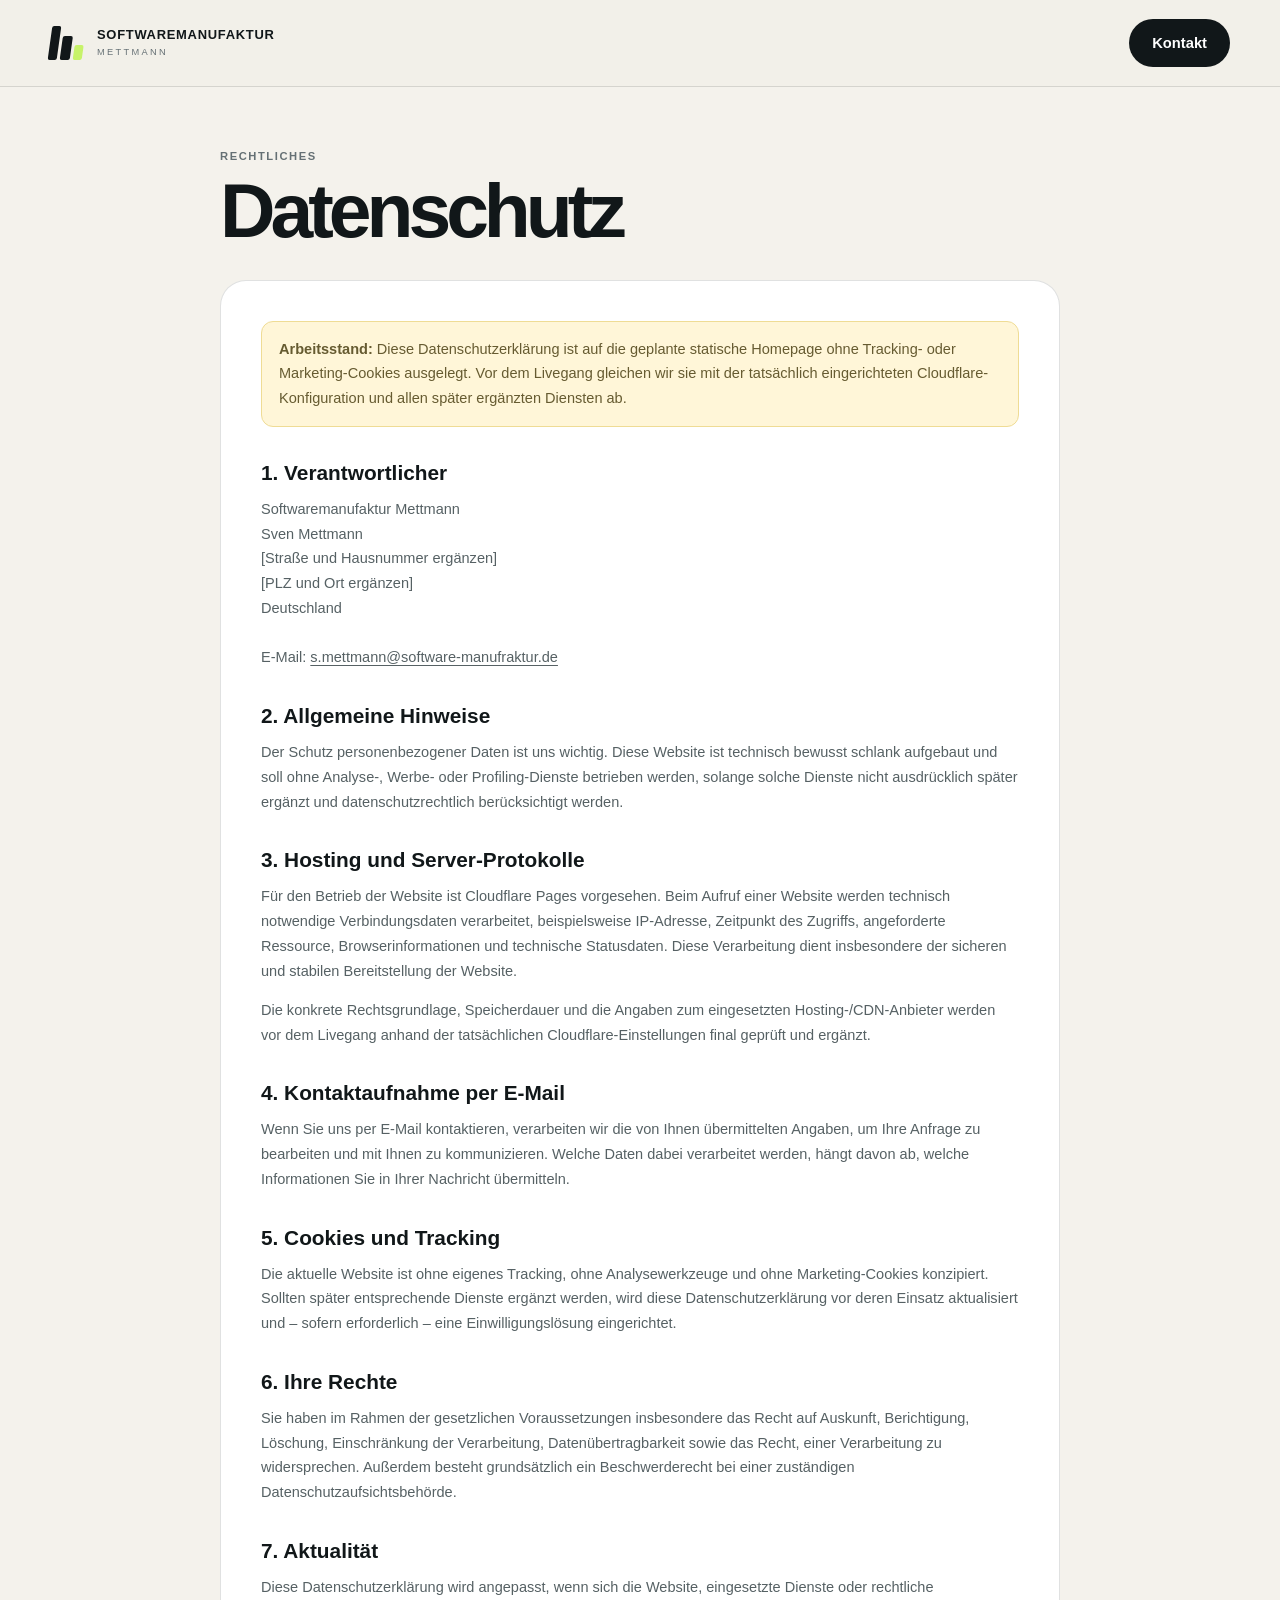
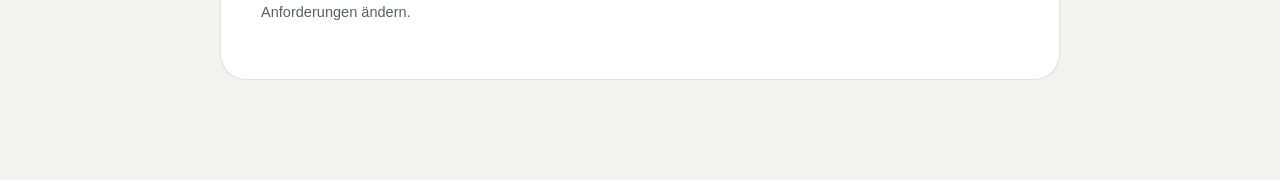
==== datenschutz.html @ 19dae992 "feat: add privacy page" ====
<!doctype html>
<html lang="de">
<head>
  <meta charset="utf-8">
  <meta name="viewport" content="width=device-width, initial-scale=1">
  <meta name="robots" content="noindex">
  <title>Datenschutz – Softwaremanufaktur Mettmann</title>
  <link rel="stylesheet" href="styles.css">
</head>
<body class="legal-page">
  <header class="site-header scrolled">
    <div class="container header-inner">
      <a class="brand" href="index.html" aria-label="Zur Startseite">
        <span class="brand-mark" aria-hidden="true"><span></span><span></span><span></span></span>
        <span class="brand-type"><strong>Softwaremanufaktur</strong><small>Mettmann</small></span>
      </a>
      <a class="button button-primary" href="index.html#kontakt">Kontakt</a>
    </div>
  </header>

  <main class="legal-main">
    <div class="container legal-wrap">
      <p class="legal-kicker">Rechtliches</p>
      <h1>Datenschutz</h1>
      <div class="legal-content">
        <p class="legal-note"><strong>Arbeitsstand:</strong> Diese Datenschutzerklärung ist auf die geplante statische Homepage ohne Tracking- oder Marketing-Cookies ausgelegt. Vor dem Livegang gleichen wir sie mit der tatsächlich eingerichteten Cloudflare-Konfiguration und allen später ergänzten Diensten ab.</p>

        <h2>1. Verantwortlicher</h2>
        <p>Softwaremanufaktur Mettmann<br>Sven Mettmann<br>[Straße und Hausnummer ergänzen]<br>[PLZ und Ort ergänzen]<br>Deutschland<br><br>E-Mail: <a href="mailto:s.mettmann@software-manufraktur.de">s.mettmann@software-manufraktur.de</a></p>

        <h2>2. Allgemeine Hinweise</h2>
        <p>Der Schutz personenbezogener Daten ist uns wichtig. Diese Website ist technisch bewusst schlank aufgebaut und soll ohne Analyse-, Werbe- oder Profiling-Dienste betrieben werden, solange solche Dienste nicht ausdrücklich später ergänzt und datenschutzrechtlich berücksichtigt werden.</p>

        <h2>3. Hosting und Server-Protokolle</h2>
        <p>Für den Betrieb der Website ist Cloudflare Pages vorgesehen. Beim Aufruf einer Website werden technisch notwendige Verbindungsdaten verarbeitet, beispielsweise IP-Adresse, Zeitpunkt des Zugriffs, angeforderte Ressource, Browserinformationen und technische Statusdaten. Diese Verarbeitung dient insbesondere der sicheren und stabilen Bereitstellung der Website.</p>
        <p>Die konkrete Rechtsgrundlage, Speicherdauer und die Angaben zum eingesetzten Hosting-/CDN-Anbieter werden vor dem Livegang anhand der tatsächlichen Cloudflare-Einstellungen final geprüft und ergänzt.</p>

        <h2>4. Kontaktaufnahme per E-Mail</h2>
        <p>Wenn Sie uns per E-Mail kontaktieren, verarbeiten wir die von Ihnen übermittelten Angaben, um Ihre Anfrage zu bearbeiten und mit Ihnen zu kommunizieren. Welche Daten dabei verarbeitet werden, hängt davon ab, welche Informationen Sie in Ihrer Nachricht übermitteln.</p>

        <h2>5. Cookies und Tracking</h2>
        <p>Die aktuelle Website ist ohne eigenes Tracking, ohne Analysewerkzeuge und ohne Marketing-Cookies konzipiert. Sollten später entsprechende Dienste ergänzt werden, wird diese Datenschutzerklärung vor deren Einsatz aktualisiert und – sofern erforderlich – eine Einwilligungslösung eingerichtet.</p>

        <h2>6. Ihre Rechte</h2>
        <p>Sie haben im Rahmen der gesetzlichen Voraussetzungen insbesondere das Recht auf Auskunft, Berichtigung, Löschung, Einschränkung der Verarbeitung, Datenübertragbarkeit sowie das Recht, einer Verarbeitung zu widersprechen. Außerdem besteht grundsätzlich ein Beschwerderecht bei einer zuständigen Datenschutzaufsichtsbehörde.</p>

        <h2>7. Aktualität</h2>
        <p>Diese Datenschutzerklärung wird angepasst, wenn sich die Website, eingesetzte Dienste oder rechtliche Anforderungen ändern.</p>
      </div>
    </div>
  </main>
</body>
</html>
---- styles.css ----
:root{--bg:#f2f0e9;--paper:#faf9f5;--ink:#111719;--muted:#657074;--line:rgba(17,23,25,.13);--dark:#101416;--dark-2:#171d1f;--lime:#c7f36a;--lime-soft:#e8f8c4;--white:#fff;--radius:28px;--shadow:0 28px 80px rgba(10,15,17,.12);--container:min(1180px,calc(100% - 48px));font-family:Inter,ui-sans-serif,-apple-system,BlinkMacSystemFont,"Segoe UI",sans-serif;color-scheme:light}*{box-sizing:border-box}html{scroll-behavior:smooth;scroll-padding-top:100px}body{margin:0;background:var(--bg);color:var(--ink);font-family:Inter,ui-sans-serif,-apple-system,BlinkMacSystemFont,"Segoe UI",sans-serif;-webkit-font-smoothing:antialiased}body.menu-open{overflow:hidden}a{color:inherit;text-decoration:none}button,input,textarea{font:inherit}.container{width:var(--container);margin-inline:auto}.skip-link{position:fixed;left:16px;top:-80px;z-index:999;background:var(--lime);color:var(--ink);padding:12px 18px;border-radius:12px;font-weight:800}.skip-link:focus{top:16px}.site-header{position:fixed;inset:0 0 auto;z-index:50;border-bottom:1px solid transparent;transition:.25s ease}.site-header.scrolled{background:rgba(242,240,233,.88);backdrop-filter:blur(16px);border-color:var(--line)}.header-inner{height:86px;display:flex;align-items:center;justify-content:space-between;gap:28px}.brand{display:inline-flex;align-items:center;gap:13px;min-width:max-content}.brand-mark{width:34px;height:34px;display:grid;grid-template-columns:repeat(3,1fr);gap:3px;transform:skew(-8deg)}.brand-mark span{display:block;background:var(--ink);border-radius:2px}.brand-mark span:nth-child(1){height:100%}.brand-mark span:nth-child(2){height:70%;align-self:end}.brand-mark span:nth-child(3){height:44%;align-self:end;background:var(--lime)}.brand-type{display:flex;flex-direction:column;line-height:1}.brand-type strong{text-transform:uppercase;letter-spacing:.055em;font-size:.81rem}.brand-type small{text-transform:uppercase;letter-spacing:.25em;font-size:.58rem;margin-top:6px;color:var(--muted)}.main-nav{display:flex;align-items:center;gap:29px;font-size:.9rem;font-weight:650}.main-nav>a:not(.nav-cta){position:relative}.main-nav>a:not(.nav-cta)::after{content:"";position:absolute;left:0;right:100%;bottom:-5px;height:1px;background:var(--ink);transition:.2s}.main-nav>a:not(.nav-cta):hover::after{right:0}.nav-cta{background:var(--ink);color:var(--white);padding:12px 18px;border-radius:999px}.menu-toggle{display:none;border:0;background:transparent;padding:10px}.hero{position:relative;min-height:780px;padding:165px 0 96px;overflow:hidden;background:linear-gradient(180deg,#f4f2ec 0%,#ece9e0 100%)}.hero::after{content:"";position:absolute;left:0;right:0;bottom:0;height:1px;background:var(--line)}.hero-glow{position:absolute;width:620px;height:620px;right:-210px;top:-240px;border-radius:50%;background:radial-gradient(circle,rgba(199,243,106,.48) 0,rgba(199,243,106,.1) 46%,transparent 70%);filter:blur(10px)}.hero-grid{display:grid;grid-template-columns:minmax(0,.9fr) minmax(560px,1.1fr);align-items:center;gap:55px}.eyebrow{text-transform:uppercase;letter-spacing:.16em;font-size:.71rem;font-weight:800;display:flex;align-items:center;gap:10px;margin:0 0 22px}.eyebrow>span{width:22px;height:2px;background:var(--ink)}.eyebrow.light{color:rgba(255,255,255,.72)}.eyebrow.light>span{background:var(--lime)}h1,h2,h3,p{margin-top:0}h1{font-size:clamp(3.25rem,6.3vw,6.75rem);letter-spacing:-.065em;line-height:.88;margin-bottom:28px;max-width:820px}h1 em,h2 em{font-family:Georgia,"Times New Roman",serif;font-weight:400}.hero-lead{max-width:670px;font-size:1.16rem;line-height:1.7;color:#4b5659;margin-bottom:34px}.hero-actions{display:flex;align-items:center;gap:12px;flex-wrap:wrap}.button{display:inline-flex;align-items:center;justify-content:center;gap:18px;border-radius:999px;padding:15px 22px;font-size:.92rem;font-weight:780;transition:.2s ease;border:1px solid transparent}.button:hover{transform:translateY(-2px)}.button-primary{background:var(--ink);color:#fff}.button-primary:hover{box-shadow:0 14px 32px rgba(17,23,25,.18)}.button-ghost{border-color:var(--line);background:rgba(255,255,255,.4)}.button-light{background:var(--lime);color:var(--ink)}.hero-points{display:flex;gap:28px;flex-wrap:wrap;margin-top:44px;padding-top:22px;border-top:1px solid var(--line);max-width:700px}.hero-points span{font-size:.78rem;font-weight:750;color:#3f484a}.hero-points i{font-style:normal;color:#899194;margin-right:7px}.hero-visual{position:relative;perspective:1200px}.visual-window{background:#edf0ef;border:1px solid rgba(17,23,25,.13);border-radius:22px;overflow:hidden;box-shadow:0 44px 95px rgba(16,20,22,.18);transform:rotateY(-4deg) rotateX(1deg)}.window-top{height:46px;background:#fff;display:grid;grid-template-columns:1fr auto 1fr;align-items:center;padding:0 15px;border-bottom:1px solid #dfe4e2;font-size:.64rem;letter-spacing:.11em;font-weight:800}.window-dots{display:flex;gap:5px}.window-dots i{width:7px;height:7px;border-radius:50%;background:#c3cbca}.window-status{justify-self:end;display:flex;align-items:center;gap:6px;letter-spacing:0;text-transform:none;font-weight:650;color:#697375}.window-status i{width:6px;height:6px;background:#72c848;border-radius:50%}.window-body{display:grid;grid-template-columns:52px 1fr;min-height:390px}.mock-sidebar{background:#151b1d;display:flex;flex-direction:column;align-items:center;gap:17px;padding:14px 0}.mock-logo{width:28px;height:28px;display:grid;place-items:center;background:var(--lime);color:#111;font-size:.75rem;font-weight:900;border-radius:8px;margin-bottom:18px}.mock-nav{width:18px;height:18px;border:1px solid #526063;border-radius:5px}.mock-nav.active{background:#334043;border-color:#768589}.mock-content{padding:24px}.mock-heading{display:flex;align-items:center;justify-content:space-between}.mock-heading div{display:flex;flex-direction:column;gap:3px}.mock-heading small{font-size:.58rem;color:#7f898b}.mock-heading strong{font-size:1rem}.mock-heading>span,.room-ui-head>span{font-size:.58rem;background:#111719;color:white;padding:8px 10px;border-radius:7px}.mock-stats{display:grid;grid-template-columns:repeat(3,1fr);gap:10px;margin-top:20px}.mock-stats article{background:#fff;border:1px solid #dfe4e2;border-radius:12px;padding:14px;display:flex;flex-direction:column;gap:5px}.mock-stats small,.mock-stats i{font-size:.49rem;color:#859092;font-style:normal}.mock-stats b{font-size:1.25rem}.mock-panels{display:grid;grid-template-columns:1.15fr .85fr;gap:10px;margin-top:10px}.mock-chart,.mock-list{background:white;border:1px solid #dfe4e2;border-radius:12px;padding:14px;min-height:174px}.mock-panel-title{display:flex;justify-content:space-between;align-items:center}.mock-panel-title span{font-size:.63rem;font-weight:800}.mock-panel-title small{font-size:.46rem;color:#90999a}.bars{height:118px;display:flex;align-items:end;gap:8px;padding-top:18px}.bars i{flex:1;height:var(--h);background:#c8d3cf;border-radius:3px 3px 0 0}.bars i:nth-child(4){background:var(--lime)}.mock-list p{display:flex;gap:8px;align-items:center;margin:16px 0 0}.mock-list p>i{width:7px;height:7px;background:var(--lime);border-radius:50%}.mock-list p>span{display:flex;flex-direction:column;gap:2px}.mock-list b{font-size:.5rem}.mock-list small{font-size:.43rem;color:#8a9496}.floating-note{position:absolute;background:#111719;color:white;border:1px solid rgba(255,255,255,.1);border-radius:14px;box-shadow:0 20px 45px rgba(16,20,22,.22);display:flex;align-items:center;gap:10px;padding:12px 14px}.floating-note>span{width:29px;height:29px;background:var(--lime);color:#101416;border-radius:8px;display:grid;place-items:center;font-weight:900}.floating-note div{display:flex;flex-direction:column;gap:2px}.floating-note b{font-size:.65rem}.floating-note small{font-size:.53rem;color:#a9b2b4}.note-one{right:-16px;bottom:48px}.note-two{left:-25px;top:90px}.trust-strip{background:#faf9f5;border-bottom:1px solid var(--line)}.trust-inner{min-height:92px;display:flex;align-items:center;gap:25px}.trust-inner p{font-family:Georgia,"Times New Roman",serif;font-style:italic;margin:0;font-size:1.05rem}.trust-inner span{font-size:.7rem;text-transform:uppercase;letter-spacing:.13em;font-weight:800;color:#6d7678}.trust-line{height:1px;background:var(--line);flex:1}.section{padding:120px 0}.section-head{display:grid;grid-template-columns:1.15fr .85fr;gap:70px;align-items:end;margin-bottom:56px}.section-head h2,.dev-heading h2,.why-intro h2,.about-copy h2,.contact-copy h2,.room-copy h2{font-size:clamp(2.7rem,4.8vw,5.25rem);letter-spacing:-.055em;line-height:.98;margin-bottom:0}.section-head>p{color:var(--muted);line-height:1.75;margin:0;max-width:500px}.product-grid{display:grid;grid-template-columns:1.35fr .65fr;gap:18px}.product-card{border-radius:var(--radius);padding:35px;border:1px solid var(--line);min-height:460px}.product-featured{background:#fff;box-shadow:0 20px 50px rgba(17,23,25,.05)}.product-next{background:#e8e5dc;display:flex;flex-direction:column}.product-topline{display:flex;align-items:center;justify-content:space-between;color:#8a9293;font-size:.7rem}.product-status{display:flex;align-items:center;gap:8px;text-transform:uppercase;letter-spacing:.09em;font-weight:800;color:#3d4648}.product-status i{width:7px;height:7px;background:#6fb24b;border-radius:50%}.muted-status{color:#858d8f}.product-title{display:flex;align-items:center;gap:17px;margin:56px 0 26px}.raumwerk-mark{width:62px;height:62px;border-radius:17px;background:#111719;color:var(--lime);display:grid;place-items:center;font-size:1.75rem;font-weight:900}.product-title h3{font-size:2.45rem;letter-spacing:-.045em;margin:0 0 2px}.product-title p{margin:0;color:var(--muted);font-size:.86rem}.product-copy{max-width:700px;color:#4f5a5d;line-height:1.7;font-size:1.05rem}.feature-tags{display:flex;flex-wrap:wrap;gap:8px;margin:25px 0 42px}.feature-tags span{font-size:.72rem;padding:9px 11px;border-radius:999px;background:#f3f4f1;border:1px solid #e2e6e2}.text-link{display:inline-flex;align-items:center;gap:10px;font-size:.88rem;font-weight:800}.next-symbol{height:150px;display:flex;align-items:end;gap:9px;margin:50px 0 35px}.next-symbol i{width:35px;background:#c8cec9;border-radius:4px}.next-symbol i:nth-child(1){height:55%}.next-symbol i:nth-child(2){height:80%}.next-symbol i:nth-child(3){height:100%;background:var(--lime)}.product-next h3{font-size:2.05rem;letter-spacing:-.04em;margin-bottom:16px}.product-next p{color:#657073;line-height:1.7}.next-line{margin-top:auto;display:flex;align-items:center;gap:12px}.next-line span{height:1px;background:#9fa7a3;flex:1}.next-line small{color:#6f797a}.room-section{background:var(--dark);color:white;overflow:hidden}.room-grid{display:grid;grid-template-columns:.88fr 1.12fr;gap:80px;align-items:center}.room-copy>p:not(.eyebrow){color:#aeb8ba;line-height:1.75;font-size:1.02rem;margin:28px 0}.check-list{list-style:none;padding:0;margin:30px 0 38px;display:grid;gap:18px}.check-list li{display:flex;gap:13px;align-items:flex-start}.check-list li>span{width:27px;height:27px;flex:0 0 27px;border-radius:50%;background:var(--lime);color:#111;display:grid;place-items:center;font-size:.75rem;font-weight:900}.check-list div{display:flex;flex-direction:column;gap:4px}.check-list b{font-size:.88rem}.check-list small{color:#8d999b;line-height:1.5}.room-interface{background:#e9edeb;color:#101416;border-radius:22px;overflow:hidden;box-shadow:0 45px 100px rgba(0,0,0,.28);transform:rotate(1deg);min-width:650px}.room-ui-top{height:48px;background:#fff;display:flex;justify-content:space-between;align-items:center;padding:0 18px;border-bottom:1px solid #dce2df}.room-ui-top strong{font-size:.67rem;letter-spacing:.12em}.room-ui-top span{font-size:.55rem;color:#7d898b}.room-ui-body{display:grid;grid-template-columns:118px 1fr;min-height:410px}.room-ui-nav{background:#151b1d;color:#a7b1b2;padding:24px 10px;display:flex;flex-direction:column;gap:7px}.room-ui-nav span{font-size:.53rem;padding:9px;border-radius:6px}.room-ui-nav .active{background:#293335;color:#fff}.room-ui-main{padding:24px}.room-ui-head{display:flex;justify-content:space-between;align-items:center}.room-ui-head strong{font-size:1rem}.calendar-row{display:grid;grid-template-columns:repeat(5,1fr);gap:7px}.calendar-row.labels{margin-top:24px;color:#8a9495;font-size:.5rem;text-align:center}.calendar-row.cells{margin-top:7px}.calendar-row.cells>span{height:92px;background:white;border:1px solid #dce3e0;border-radius:10px;padding:9px;font-size:.53rem;position:relative}.calendar-row.cells i{display:block;height:7px;border-radius:3px;background:#d9e1de;margin-top:8px}.calendar-row.cells i:nth-child(3n){background:#c8f36a}.calendar-row.cells .today{border-color:#9fc64c}.room-table{margin-top:10px;background:white;border:1px solid #dce3e0;border-radius:10px;padding:5px 12px}.room-table p{display:grid;grid-template-columns:54px 1fr auto;align-items:center;margin:0;padding:10px 0;border-bottom:1px solid #edf0ee;font-size:.52rem}.room-table p:last-child{border:0}.room-table em{font-style:normal;color:#5d6b6d;background:#eef1ef;padding:5px 7px;border-radius:999px}.dev-grid{display:grid;grid-template-columns:1.15fr .85fr;gap:90px;align-items:end}.dev-copy{padding-bottom:8px}.large-copy{font-size:1.26rem!important;line-height:1.55!important;color:#222b2d!important}.dev-copy p{color:var(--muted);line-height:1.75}.process-grid{display:grid;grid-template-columns:repeat(4,1fr);gap:12px;margin-top:70px}.process-card{border-top:1px solid #aeb5b3;padding:24px 18px 28px 0;min-height:295px}.process-card>span{font-size:.65rem;color:#9aa2a2}.process-icon{margin:34px 0 42px;width:44px;height:44px;border:1px solid #b6bfbc;border-radius:12px;display:grid;place-items:center;font-weight:800}.process-card h3{font-size:1.2rem;margin-bottom:12px}.process-card p{font-size:.83rem;line-height:1.65;color:var(--muted)}.why{background:#14191b;color:#fff}.why-intro{max-width:850px;margin-bottom:75px}.why-layout{display:grid;grid-template-columns:.8fr 1.2fr;gap:90px}.why-statement p{font-size:1.2rem;line-height:1.55;color:#8d999b;max-width:420px}.why-statement .accent-copy{font-family:Georgia,"Times New Roman",serif;font-style:italic;font-size:1.8rem;color:#fff}.accent-copy strong{color:var(--lime);font-weight:400}.why-list{display:grid}.why-list article{display:grid;grid-template-columns:55px 1fr;gap:20px;padding:25px 0;border-top:1px solid rgba(255,255,255,.12)}.why-list article:last-child{border-bottom:1px solid rgba(255,255,255,.12)}.why-list>article>span{color:#657174;font-size:.65rem}.why-list h3{font-size:1.05rem;margin-bottom:8px}.why-list p{margin:0;color:#8e999b;line-height:1.6;font-size:.86rem}.about-grid{display:grid;grid-template-columns:.6fr 1.4fr;gap:90px}.about-number{width:100%;aspect-ratio:1;max-width:350px;border:1px solid var(--line);border-radius:50%;display:grid;place-items:center;align-content:center;position:relative}.about-number::after{content:"";position:absolute;width:13px;height:13px;border-radius:50%;background:var(--lime);top:13%;right:16%}.about-number>span{font-size:clamp(4rem,8vw,7.5rem);letter-spacing:-.08em;font-weight:850;line-height:.9}.about-number small{text-transform:uppercase;letter-spacing:.12em;text-align:center;font-size:.58rem;color:var(--muted);margin-top:20px;line-height:1.6}.about-copy>p:not(.eyebrow){color:var(--muted);line-height:1.75;margin-top:25px;max-width:720px}.about-values{display:grid;grid-template-columns:repeat(3,1fr);gap:15px;margin-top:44px;border-top:1px solid var(--line);padding-top:25px}.about-values span{font-size:.74rem;color:var(--muted)}.about-values b{display:block;color:var(--ink);font-size:.87rem;margin-bottom:3px}.contact-section{padding:0 0 60px}.contact-card{background:var(--dark);color:white;border-radius:34px;padding:58px;display:grid;grid-template-columns:1.15fr .85fr;gap:80px;position:relative;overflow:hidden}.contact-card::after{content:"";position:absolute;width:360px;height:360px;border-radius:50%;background:rgba(199,243,106,.11);right:-90px;top:-160px}.contact-copy p:not(.eyebrow){color:#9ca7a9;line-height:1.7;max-width:660px;margin-top:24px}.contact-action{align-self:end;position:relative;z-index:1}.contact-action>small{display:block;text-transform:uppercase;letter-spacing:.14em;color:#788486;font-size:.63rem;margin-bottom:13px}.contact-action>a{font-size:clamp(1rem,1.9vw,1.35rem);font-weight:800;border-bottom:1px solid rgba(255,255,255,.22);padding-bottom:10px;display:flex;align-items:center;justify-content:space-between;gap:10px}.contact-action>a span{color:var(--lime)}.contact-action p{color:#7f8b8d;font-size:.76rem;line-height:1.6;margin:22px 0 0}.site-footer{padding:35px 0 48px}.footer-grid{display:grid;grid-template-columns:1.5fr .7fr .7fr 1fr;gap:40px;padding-top:35px;border-top:1px solid var(--line)}.footer-brand p{color:var(--muted);font-family:Georgia,"Times New Roman",serif;font-style:italic;font-size:.9rem;margin:17px 0 0}.footer-links{display:flex;flex-direction:column;gap:10px;font-size:.76rem;color:#6c7678}.footer-links strong{font-size:.68rem;text-transform:uppercase;letter-spacing:.09em;color:var(--ink);margin-bottom:5px}.footer-meta{display:flex;flex-direction:column;align-items:flex-end;justify-content:flex-end;text-align:right;color:#858e8f;font-size:.68rem;gap:6px}.legal-page{background:#f4f2ec;min-height:100vh}.legal-main{padding:150px 0 100px}.legal-wrap{max-width:840px;margin:0 auto}.legal-kicker{text-transform:uppercase;letter-spacing:.14em;font-size:.7rem;font-weight:800;color:var(--muted)}.legal-wrap h1{font-size:clamp(2.8rem,6vw,5.5rem);margin:15px 0 35px}.legal-content{background:#fff;border:1px solid var(--line);border-radius:26px;padding:40px}.legal-content h2{font-size:1.3rem;margin:34px 0 12px}.legal-content h2:first-child{margin-top:0}.legal-content p,.legal-content li{color:#566164;line-height:1.7;font-size:.91rem}.legal-content a{text-decoration:underline;text-underline-offset:3px}.legal-note{background:#fff6d8;border:1px solid #efdc95;padding:15px 17px;border-radius:12px;color:#665b31!important}.reveal{opacity:0;transform:translateY(22px);transition:opacity .65s ease,transform .65s ease}.reveal.revealed{opacity:1;transform:none}.reveal-delay{transition-delay:.12s}@media(prefers-reduced-motion:reduce){html{scroll-behavior:auto}.reveal{opacity:1;transform:none;transition:none}.button{transition:none}}@media(max-width:1100px){:root{--container:min(100% - 38px,1040px)}.main-nav{gap:18px}.hero-grid{grid-template-columns:1fr;gap:70px}.hero-copy{max-width:850px}.hero-visual{max-width:800px;margin:auto;width:100%}.section-head,.dev-grid,.room-grid{grid-template-columns:1fr;gap:45px}.room-interface{min-width:0;width:100%}.product-grid{grid-template-columns:1fr}.product-next{min-height:360px}.next-symbol{height:90px}.process-grid{grid-template-columns:repeat(2,1fr)}.why-layout{grid-template-columns:1fr;gap:35px}.why-statement{display:grid;grid-template-columns:1fr 1fr;gap:30px}.about-grid{grid-template-columns:.55fr 1.45fr;gap:45px}.contact-card{grid-template-columns:1fr;gap:35px}.footer-grid{grid-template-columns:1.5fr 1fr 1fr}.footer-meta{grid-column:1/-1;align-items:flex-start;text-align:left}.note-two{left:-10px}}@media(max-width:820px){:root{--container:calc(100% - 30px)}.header-inner{height:72px}.menu-toggle{display:grid;gap:6px;position:relative;z-index:61}.menu-toggle span{display:block;width:24px;height:2px;background:var(--ink);transition:.2s}.menu-toggle[aria-expanded="true"] span:first-child{transform:translateY(4px) rotate(45deg)}.menu-toggle[aria-expanded="true"] span:last-child{transform:translateY(-4px) rotate(-45deg)}.main-nav{display:none;position:fixed;inset:0;background:#f2f0e9;z-index:60;padding:110px 24px 40px;flex-direction:column;align-items:stretch;gap:0}.main-nav.open{display:flex}.main-nav a{font-size:1.45rem;padding:18px 0;border-bottom:1px solid var(--line)}.main-nav .nav-cta{background:transparent;color:var(--ink);border-radius:0}.hero{padding-top:128px;min-height:auto}.hero-grid{gap:55px}.hero-points{gap:16px}.trust-inner{flex-wrap:wrap;padding:22px 0;gap:14px}.trust-line{display:none}.trust-inner p{width:100%}.section{padding:90px 0}.section-head{gap:25px}.product-card{padding:26px}.product-title{margin-top:40px}.room-ui-body{grid-template-columns:88px 1fr}.room-ui-main{padding:16px}.about-grid{grid-template-columns:1fr}.about-number{max-width:240px}.about-values{grid-template-columns:1fr}.contact-card{padding:35px;border-radius:25px}.footer-grid{grid-template-columns:1fr 1fr}.footer-brand{grid-column:1/-1}.window-body{min-height:340px}.mock-content{padding:16px}.floating-note{display:none}.visual-window{transform:none}}@media(max-width:600px){h1{font-size:clamp(3.05rem,16vw,4.5rem)}.hero-lead{font-size:1rem}.hero-actions{align-items:stretch}.hero-actions .button{width:100%}.hero-points{display:grid;grid-template-columns:1fr}.window-body{grid-template-columns:39px 1fr;min-height:300px}.mock-sidebar{gap:12px}.mock-nav{width:14px;height:14px}.mock-stats{grid-template-columns:repeat(3,1fr);gap:5px}.mock-stats article{padding:9px}.mock-stats b{font-size:1rem}.mock-panels{grid-template-columns:1fr}.mock-list{display:none}.mock-chart{min-height:128px}.bars{height:82px}.section-head h2,.dev-heading h2,.why-intro h2,.about-copy h2,.contact-copy h2,.room-copy h2{font-size:clamp(2.45rem,12vw,3.8rem)}.product-card{min-height:auto}.product-title h3{font-size:2rem}.feature-tags{margin-bottom:30px}.room-ui-body{grid-template-columns:1fr}.room-ui-nav{display:none}.room-interface{border-radius:15px}.calendar-row.cells>span{height:70px}.room-table p{grid-template-columns:45px 1fr}.room-table em{display:none}.process-grid{grid-template-columns:1fr}.process-card{min-height:auto}.why-statement{grid-template-columns:1fr}.why-statement .accent-copy{font-size:1.55rem}.why-list article{grid-template-columns:38px 1fr}.about-values{grid-template-columns:1fr}.contact-card{padding:29px 23px}.contact-action>a{font-size:.88rem;word-break:break-all}.footer-grid{grid-template-columns:1fr}.footer-brand,.footer-meta{grid-column:auto}.legal-main{padding-top:120px}.legal-content{padding:25px}.legal-wrap h1{font-size:3rem}}
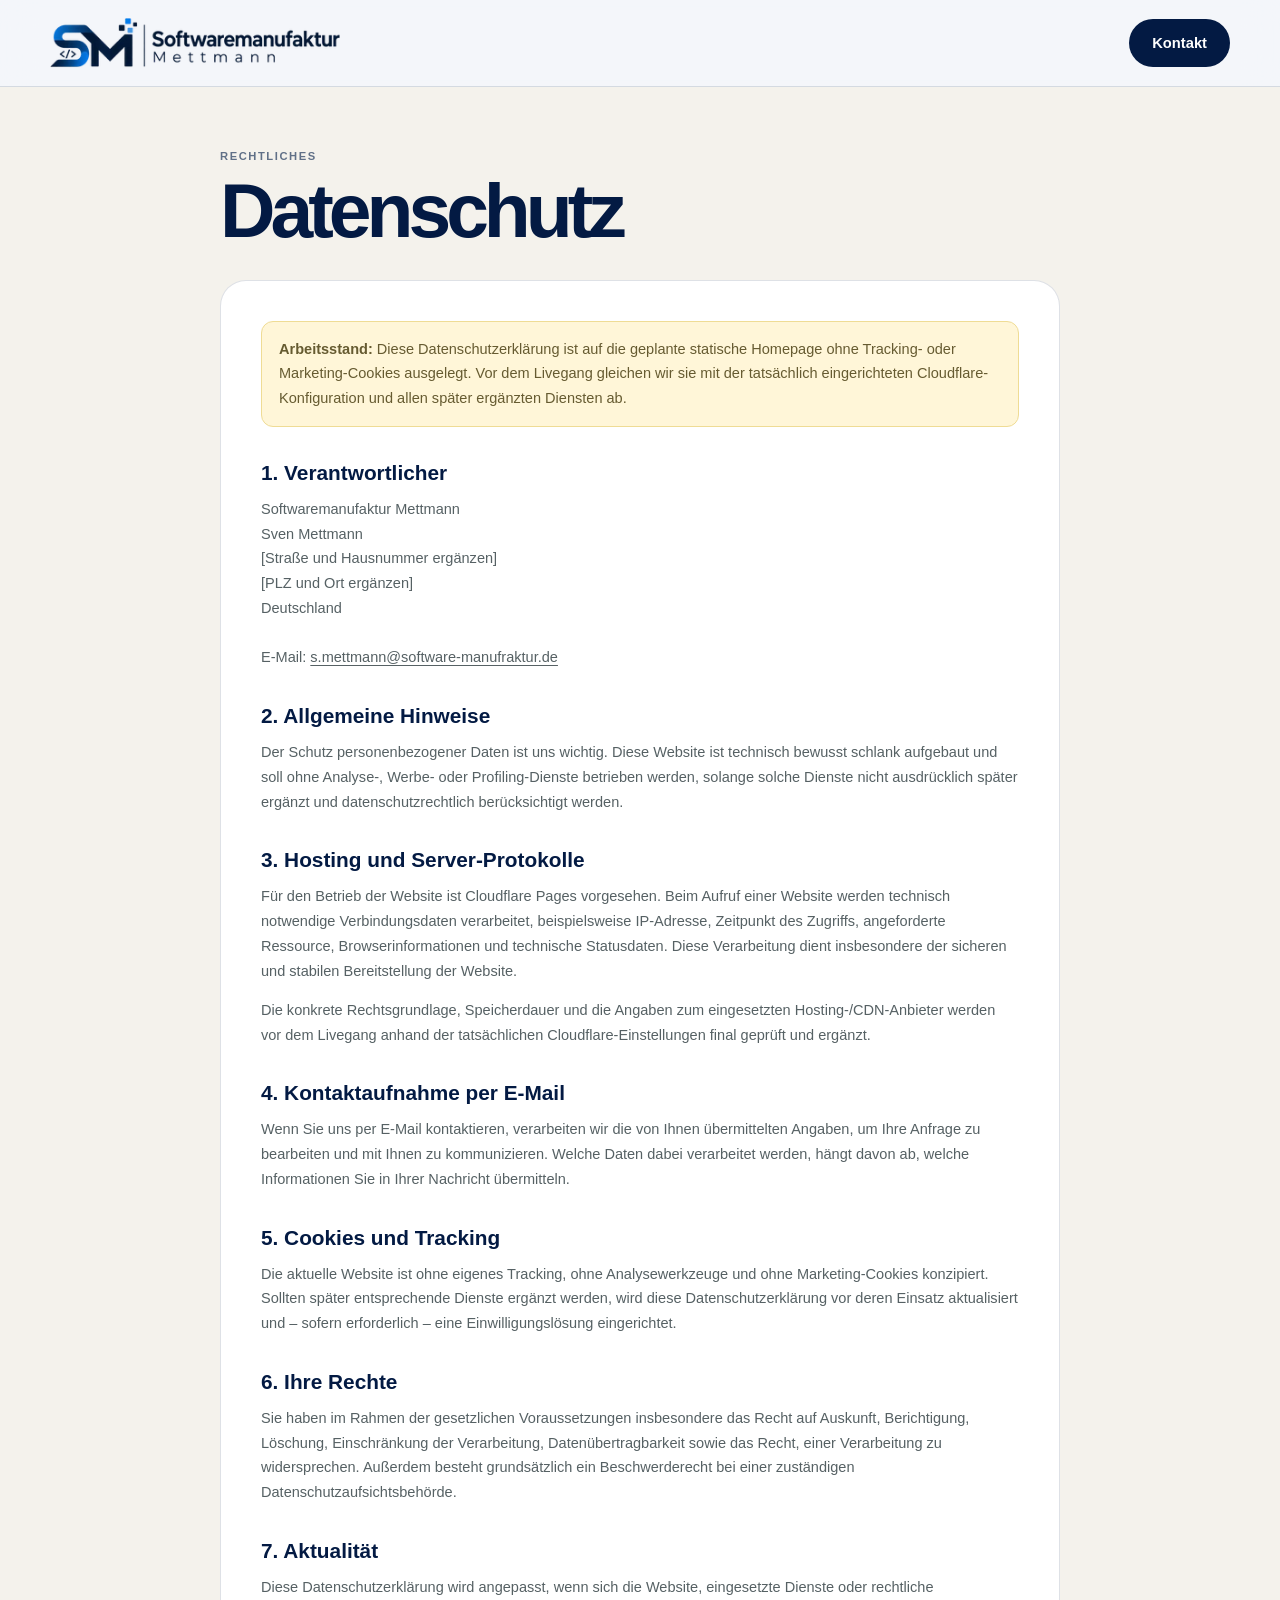
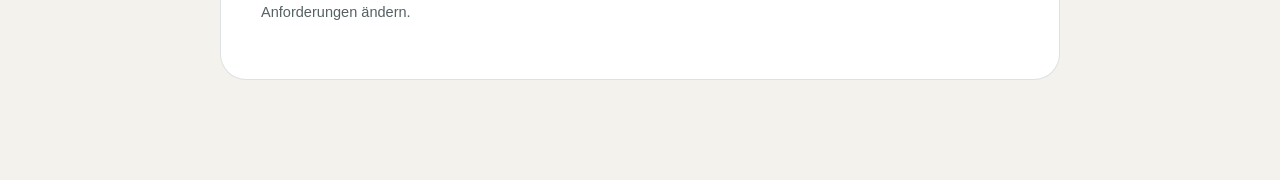
==== commit c82a379d: "Use official branding on privacy page" ====
--- a/datenschutz.html
+++ b/datenschutz.html
@@ -4,8 +4,10 @@
   <meta charset="utf-8">
   <meta name="viewport" content="width=device-width, initial-scale=1">
   <meta name="robots" content="noindex">
+  <meta name="theme-color" content="#031632">
   <title>Datenschutz – Softwaremanufaktur Mettmann</title>
   <link rel="stylesheet" href="styles.css">
+  <script src="app.js" defer></script>
 </head>
 <body class="legal-page">
   <header class="site-header scrolled">
@@ -50,4 +52,4 @@
     </div>
   </main>
 </body>
-</html>
+</html>
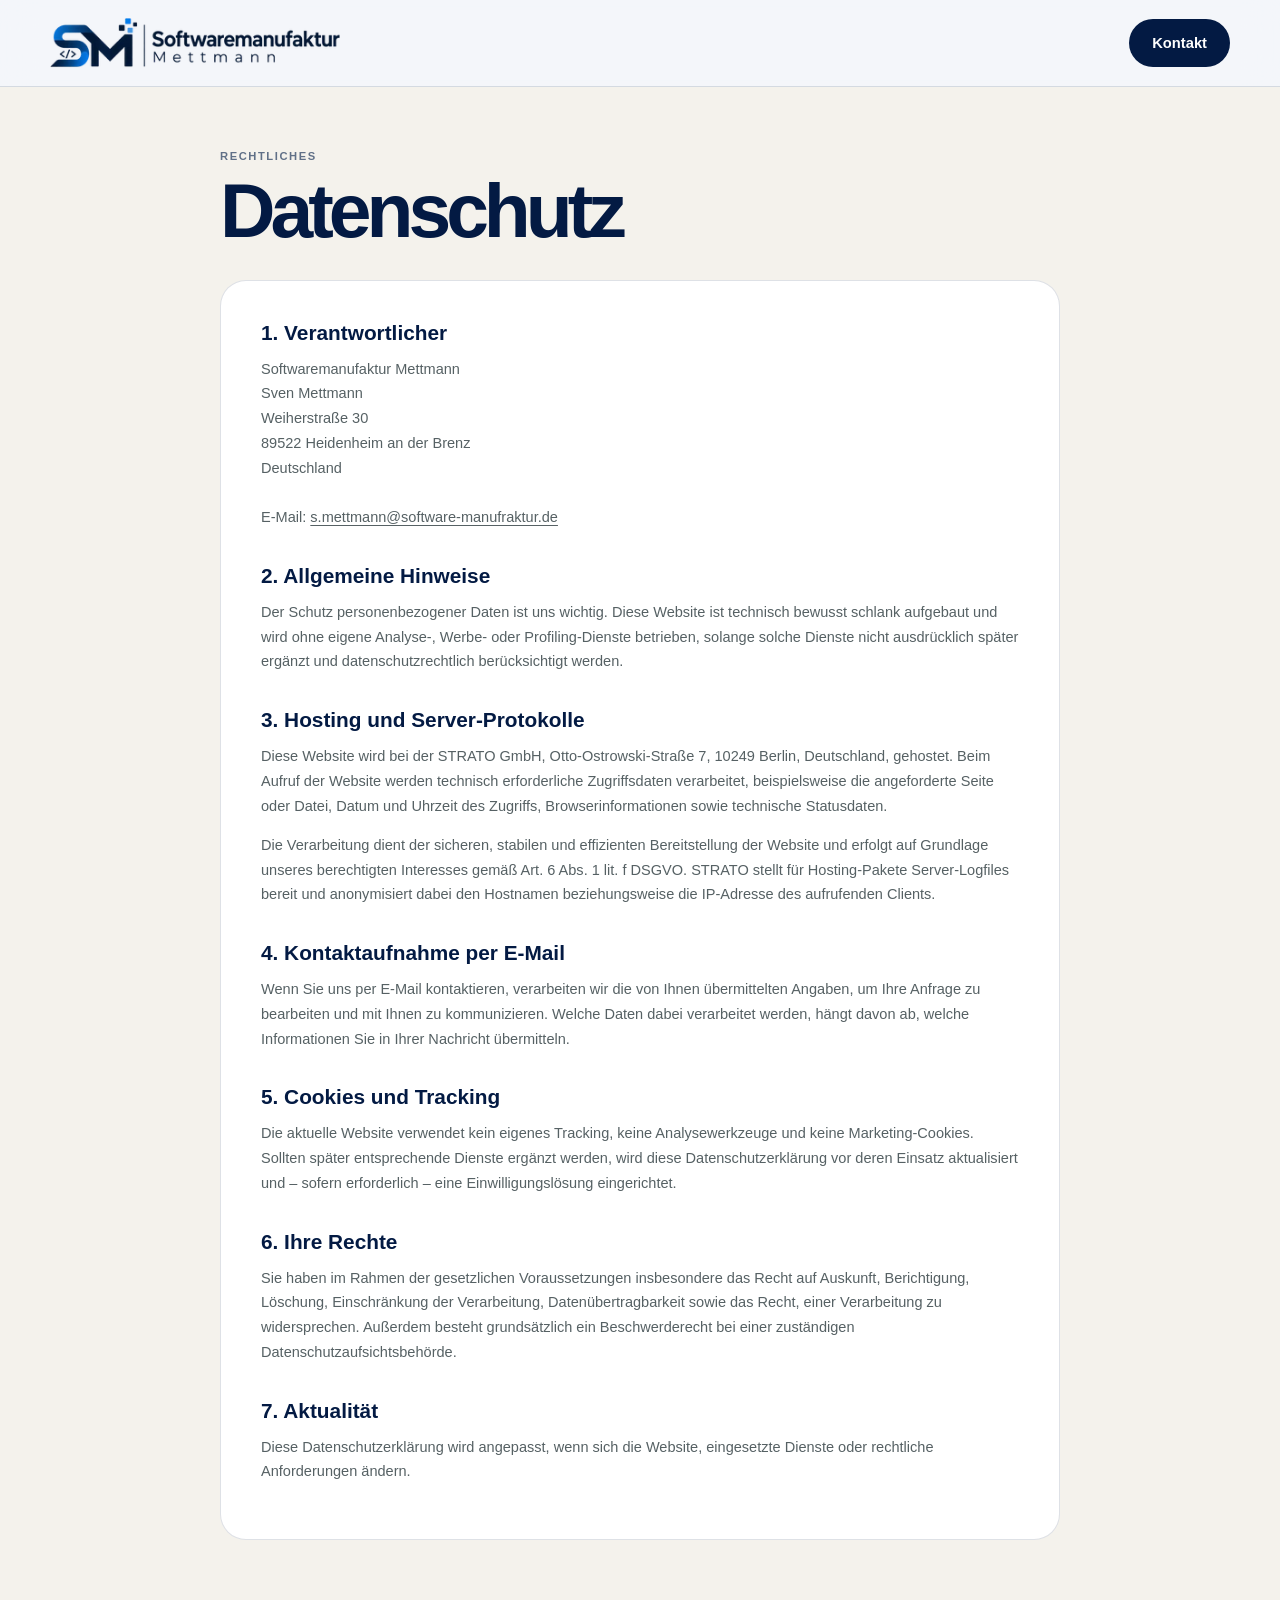
==== commit 7254a1e8: "Update privacy notice for STRATO hosting" ====
--- a/datenschutz.html
+++ b/datenschutz.html
@@ -25,23 +25,21 @@
       <p class="legal-kicker">Rechtliches</p>
       <h1>Datenschutz</h1>
       <div class="legal-content">
-        <p class="legal-note"><strong>Arbeitsstand:</strong> Diese Datenschutzerklärung ist auf die geplante statische Homepage ohne Tracking- oder Marketing-Cookies ausgelegt. Vor dem Livegang gleichen wir sie mit der tatsächlich eingerichteten Cloudflare-Konfiguration und allen später ergänzten Diensten ab.</p>
-
         <h2>1. Verantwortlicher</h2>
-        <p>Softwaremanufaktur Mettmann<br>Sven Mettmann<br>[Straße und Hausnummer ergänzen]<br>[PLZ und Ort ergänzen]<br>Deutschland<br><br>E-Mail: <a href="mailto:s.mettmann@software-manufraktur.de">s.mettmann@software-manufraktur.de</a></p>
+        <p>Softwaremanufaktur Mettmann<br>Sven Mettmann<br>Weiherstraße 30<br>89522 Heidenheim an der Brenz<br>Deutschland<br><br>E-Mail: <a href="mailto:s.mettmann@software-manufraktur.de">s.mettmann@software-manufraktur.de</a></p>
 
         <h2>2. Allgemeine Hinweise</h2>
-        <p>Der Schutz personenbezogener Daten ist uns wichtig. Diese Website ist technisch bewusst schlank aufgebaut und soll ohne Analyse-, Werbe- oder Profiling-Dienste betrieben werden, solange solche Dienste nicht ausdrücklich später ergänzt und datenschutzrechtlich berücksichtigt werden.</p>
+        <p>Der Schutz personenbezogener Daten ist uns wichtig. Diese Website ist technisch bewusst schlank aufgebaut und wird ohne eigene Analyse-, Werbe- oder Profiling-Dienste betrieben, solange solche Dienste nicht ausdrücklich später ergänzt und datenschutzrechtlich berücksichtigt werden.</p>
 
         <h2>3. Hosting und Server-Protokolle</h2>
-        <p>Für den Betrieb der Website ist Cloudflare Pages vorgesehen. Beim Aufruf einer Website werden technisch notwendige Verbindungsdaten verarbeitet, beispielsweise IP-Adresse, Zeitpunkt des Zugriffs, angeforderte Ressource, Browserinformationen und technische Statusdaten. Diese Verarbeitung dient insbesondere der sicheren und stabilen Bereitstellung der Website.</p>
-        <p>Die konkrete Rechtsgrundlage, Speicherdauer und die Angaben zum eingesetzten Hosting-/CDN-Anbieter werden vor dem Livegang anhand der tatsächlichen Cloudflare-Einstellungen final geprüft und ergänzt.</p>
+        <p>Diese Website wird bei der STRATO GmbH, Otto-Ostrowski-Straße 7, 10249 Berlin, Deutschland, gehostet. Beim Aufruf der Website werden technisch erforderliche Zugriffsdaten verarbeitet, beispielsweise die angeforderte Seite oder Datei, Datum und Uhrzeit des Zugriffs, Browserinformationen sowie technische Statusdaten.</p>
+        <p>Die Verarbeitung dient der sicheren, stabilen und effizienten Bereitstellung der Website und erfolgt auf Grundlage unseres berechtigten Interesses gemäß Art. 6 Abs. 1 lit. f DSGVO. STRATO stellt für Hosting-Pakete Server-Logfiles bereit und anonymisiert dabei den Hostnamen beziehungsweise die IP-Adresse des aufrufenden Clients.</p>
 
         <h2>4. Kontaktaufnahme per E-Mail</h2>
         <p>Wenn Sie uns per E-Mail kontaktieren, verarbeiten wir die von Ihnen übermittelten Angaben, um Ihre Anfrage zu bearbeiten und mit Ihnen zu kommunizieren. Welche Daten dabei verarbeitet werden, hängt davon ab, welche Informationen Sie in Ihrer Nachricht übermitteln.</p>
 
         <h2>5. Cookies und Tracking</h2>
-        <p>Die aktuelle Website ist ohne eigenes Tracking, ohne Analysewerkzeuge und ohne Marketing-Cookies konzipiert. Sollten später entsprechende Dienste ergänzt werden, wird diese Datenschutzerklärung vor deren Einsatz aktualisiert und – sofern erforderlich – eine Einwilligungslösung eingerichtet.</p>
+        <p>Die aktuelle Website verwendet kein eigenes Tracking, keine Analysewerkzeuge und keine Marketing-Cookies. Sollten später entsprechende Dienste ergänzt werden, wird diese Datenschutzerklärung vor deren Einsatz aktualisiert und – sofern erforderlich – eine Einwilligungslösung eingerichtet.</p>
 
         <h2>6. Ihre Rechte</h2>
         <p>Sie haben im Rahmen der gesetzlichen Voraussetzungen insbesondere das Recht auf Auskunft, Berichtigung, Löschung, Einschränkung der Verarbeitung, Datenübertragbarkeit sowie das Recht, einer Verarbeitung zu widersprechen. Außerdem besteht grundsätzlich ein Beschwerderecht bei einer zuständigen Datenschutzaufsichtsbehörde.</p>
